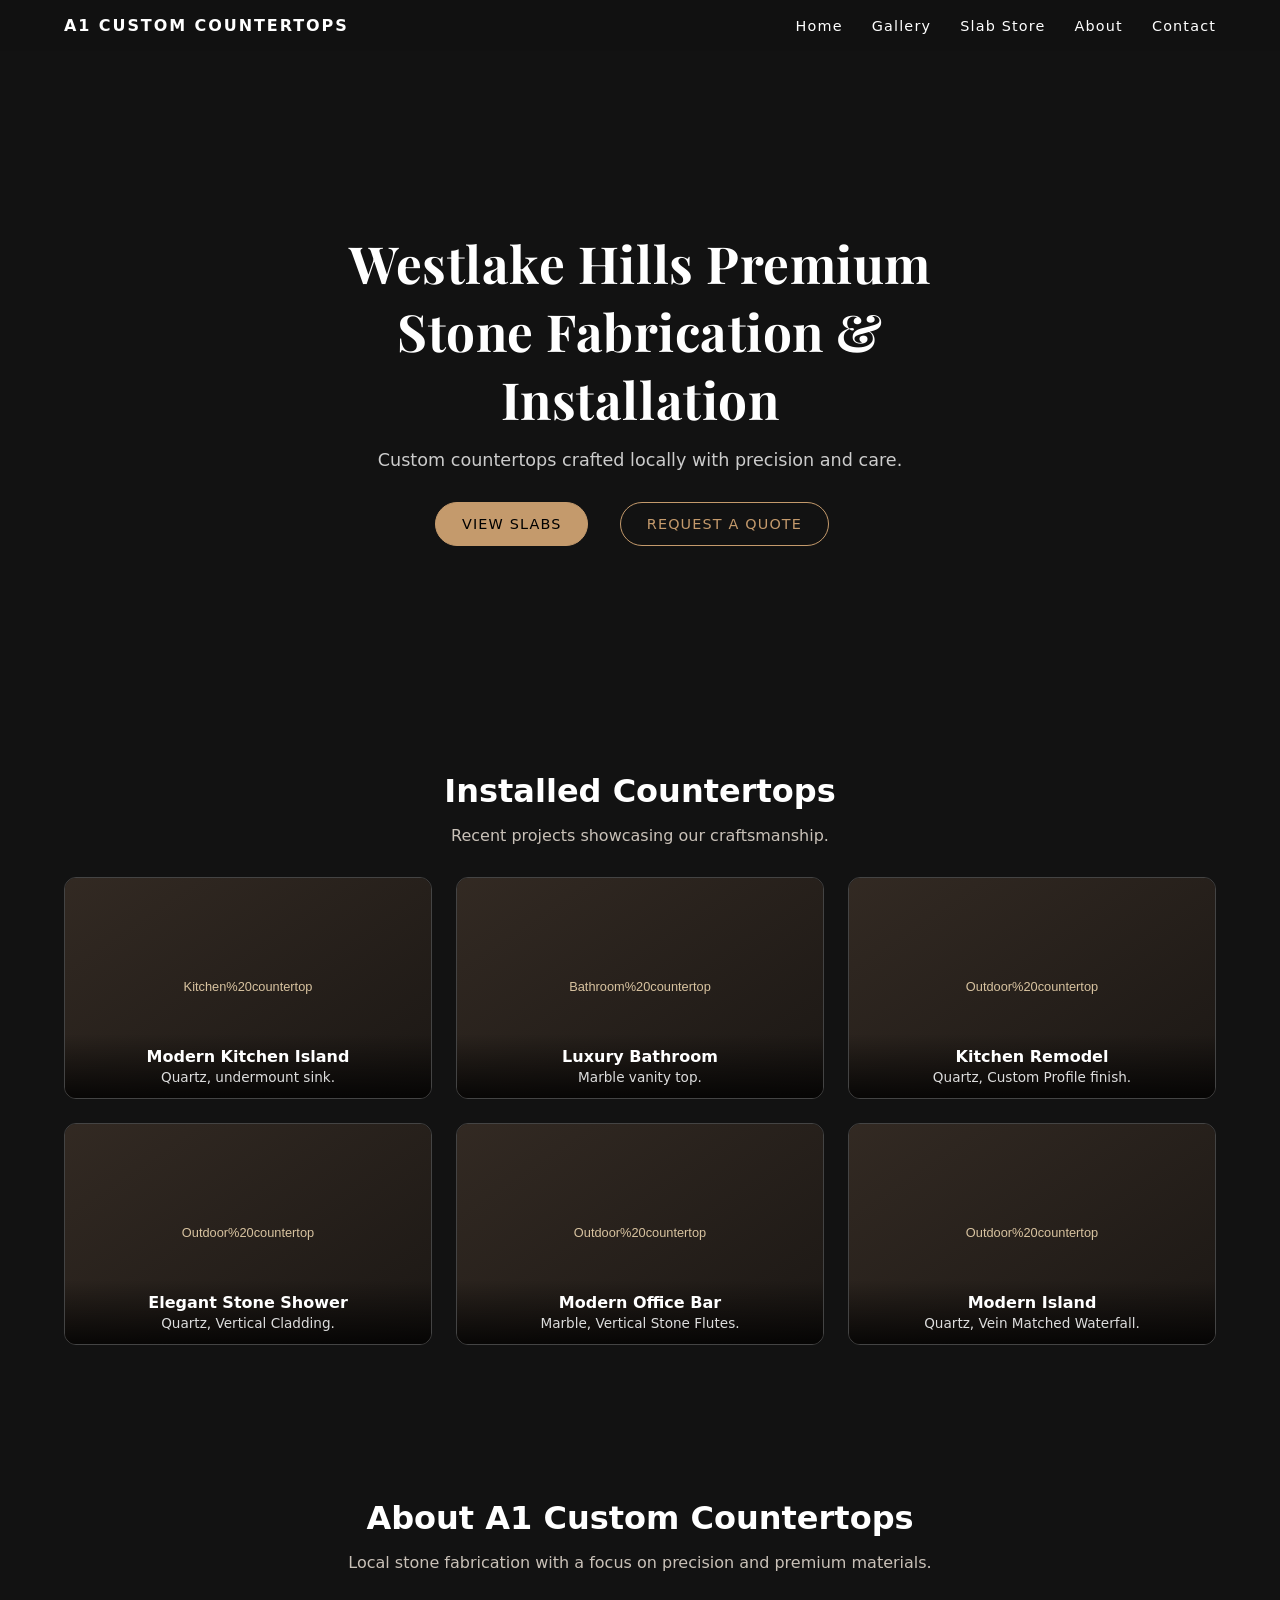
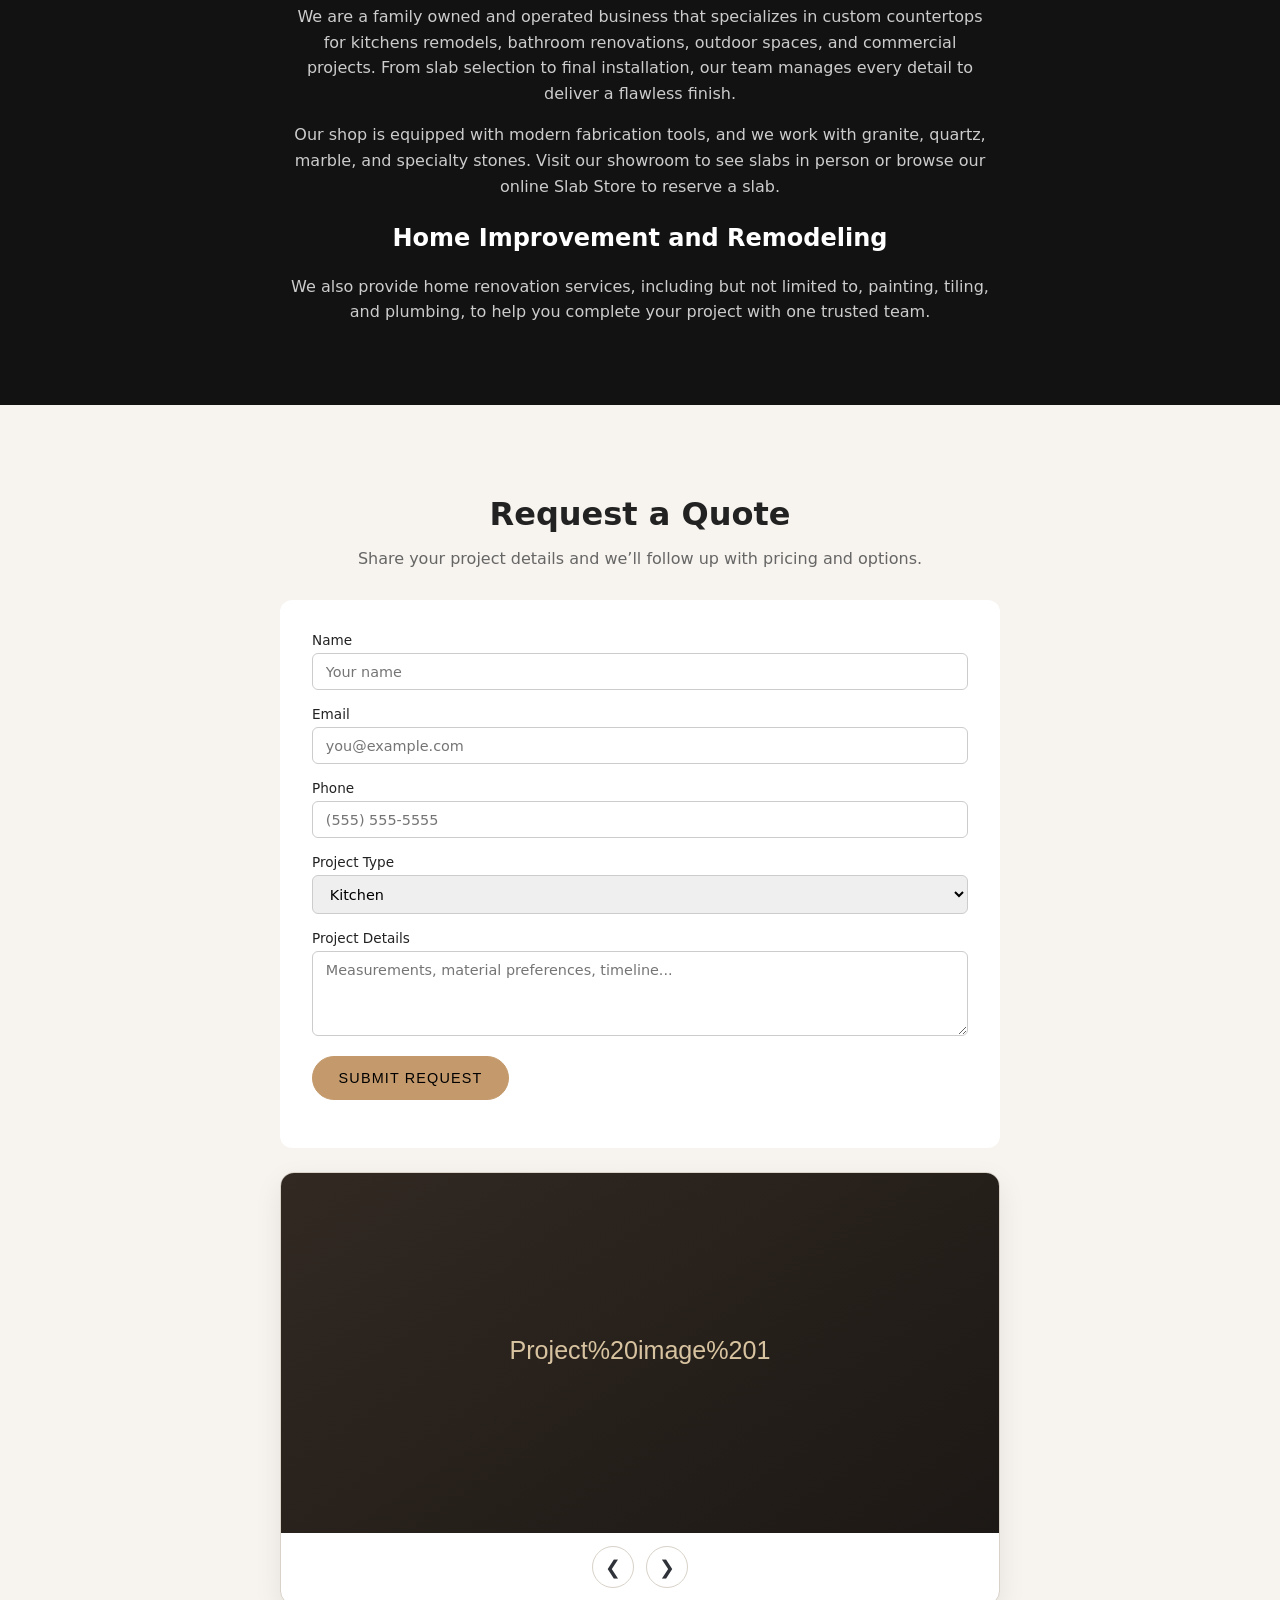
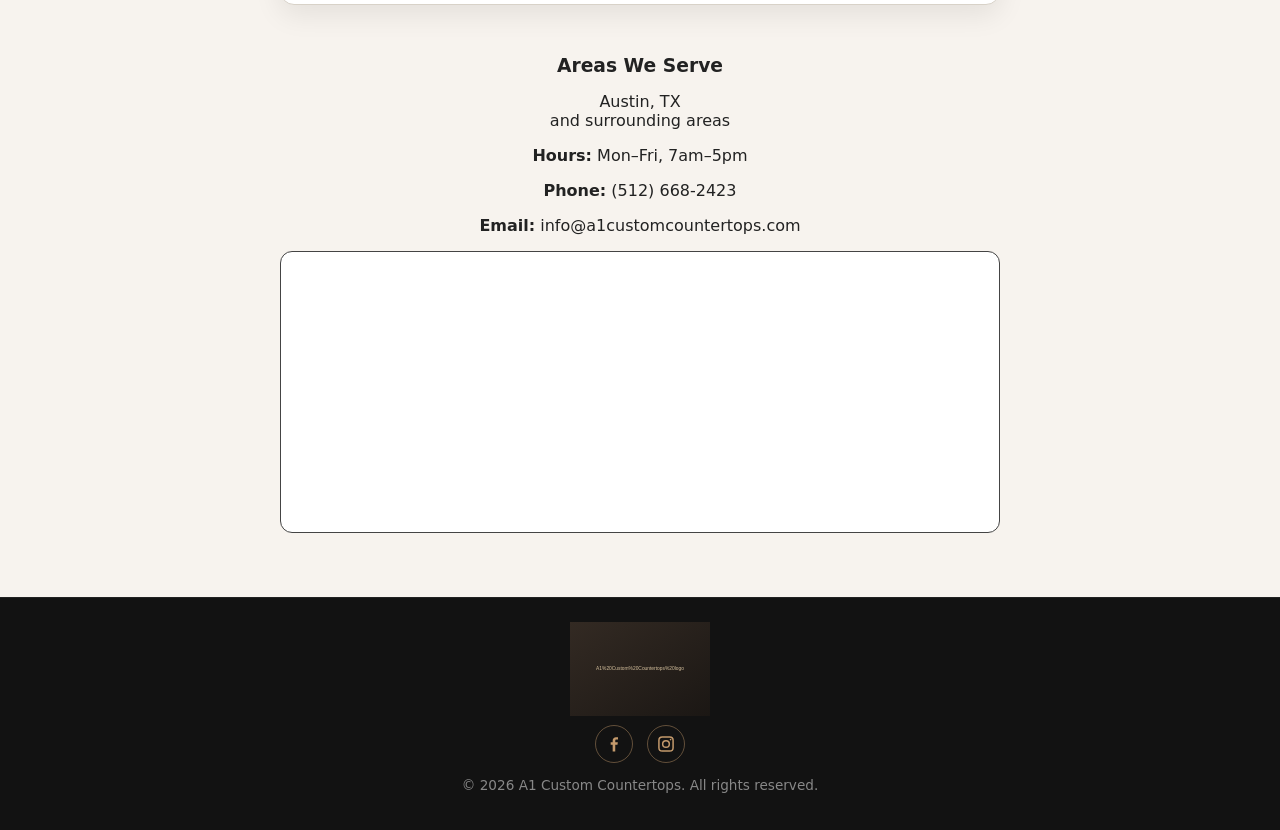
==== index.html @ bdefa069 "Add files via upload" ====
<!DOCTYPE html>

<html lang="en">

<head>

  <meta charset="UTF-8" />

  <title>Local Stone Fabrication</title>

  <meta name="viewport" content="width=device-width, initial-scale=1.0" />

  <link rel="preconnect" href="https://fonts.googleapis.com" />

  <link rel="preconnect" href="https://fonts.gstatic.com" crossorigin />

  <link href="https://fonts.googleapis.com/css2?family=Playfair+Display:wght@600;700&display=swap" rel="stylesheet" />

  <link rel="stylesheet" href="styles.css?v=20260824" />

</head>

<body>

  <!-- Header -->

  <header class="site-header">

    <div class="logo">A1 Custom Countertops</div>

    <button class="nav-toggle" type="button" aria-expanded="false" aria-controls="primary-nav">

      <span class="nav-toggle-lines" aria-hidden="true"></span>

      <span class="nav-toggle-label">Menu</span>

    </button>

    <nav class="nav" id="primary-nav" aria-label="Primary">

      <a class="nav-link" href="#home">Home</a>

      <a class="nav-link" href="#gallery">Gallery</a>

      <a class="nav-link" href="store.html">Slab Store</a>

      <a class="nav-link" href="#about">About</a>

      <a class="nav-link" href="#contact">Contact</a>

      <a class="nav-link nav-social-only" href="#footer-social">Social Media</a>

    </nav>

  </header>

 

  <!-- Hero -->

  <section id="home" class="hero">

    <div class="hero-content">

      <h1>Westlake Hills Premium Stone Fabrication & Installation</h1>

      <p>Custom countertops crafted locally with precision and care.</p>

      <div class="hero-actions">

        <a href="store.html" class="btn primary">View Slabs</a>

        <a href="#contact" class="btn secondary btn-glow">Request a Quote</a>

      </div>

    </div>

  </section>

 

  <!-- Gallery -->

  <section id="gallery" class="section">

    <div class="section-header">

      <h2>Installed Countertops</h2>

      <p>Recent projects showcasing our craftsmanship.</p>

    </div>

    <div class="gallery-grid">

      <!-- Example items (replace src with real images) -->

      <div class="gallery-item" data-category="kitchen">

        <img src="media\Stone-23.png" alt="Kitchen countertop" loading="lazy" decoding="async" width="1200" height="825" />

        <div class="gallery-info">

          <h3>Modern Kitchen Island</h3>

          <p>Quartz, undermount sink.</p>

        </div>

      </div>

      <div class="gallery-item" data-category="bathroom">

        <img src="media\Stone-24.png" alt="Bathroom countertop" loading="lazy" decoding="async" width="1200" height="825" />

        <div class="gallery-info">

          <h3>Luxury Bathroom</h3>

          <p>Marble vanity top.</p>

        </div>

      </div>

      <div class="gallery-item" data-category="outdoor">

        <img src="media\Stone-15.png" alt="Outdoor countertop" loading="lazy" decoding="async" width="1200" height="825" />

        <div class="gallery-info">

          <h3>Kitchen Remodel</h3>

          <p>Quartz, Custom Profile finish.</p>

        </div>

      </div>

            <div class="gallery-item" data-category="outdoor">

        <img src="media\Stone-25.png" alt="Outdoor countertop" loading="lazy" decoding="async" width="1200" height="825" />

        <div class="gallery-info">

          <h3>Elegant Stone Shower</h3>

          <p>Quartz, Vertical Cladding.</p>

        </div>

      </div>

            <div class="gallery-item" data-category="outdoor">

        <img src="media\Stone-6.png" alt="Outdoor countertop" loading="lazy" decoding="async" width="1200" height="825" />

        <div class="gallery-info">

          <h3>Modern Office Bar</h3>

          <p>Marble, Vertical Stone Flutes.</p>

        </div>

      </div>

            <div class="gallery-item" data-category="outdoor">

        <img src="media\Stone-4.jpg" alt="Outdoor countertop" loading="lazy" decoding="async" width="1200" height="825" />

        <div class="gallery-info">

          <h3>Modern Island</h3>

          <p>Quartz, Vein Matched Waterfall.</p>

        </div>

      </div>

    </div>

  </section>

 

  <!-- About -->

  <section id="about" class="section">

    <div class="section-header">

      <h2>About A1 Custom Countertops</h2>

      <p>Local stone fabrication with a focus on precision and premium materials.</p>

    </div>

    <div class="about-content">

      <p>

        We are a family owned and operated business that specializes in custom countertops for kitchens remodels, bathroom renovations, outdoor spaces,

        and commercial projects. From slab selection to final installation, our team

        manages every detail to deliver a flawless finish.

      </p>

      <p>

        Our shop is equipped with modern fabrication tools, and we work with granite,

        quartz, marble, and specialty stones. Visit our showroom to see slabs in person

        or browse our online Slab Store to reserve a slab.

      </p>

      <h2>Home Improvement and Remodeling</h2>

      <p>

        We also provide home renovation services, including but not limited to, painting, tiling, and

        plumbing, to help you complete your project with one trusted team.

      </p>

    </div>

  </section>

 

  <!-- Contact / Quote -->

  <section id="contact" class="section section-light">

    <div class="section-header">

      <h2>Request a Quote</h2>

      <p>Share your project details and we’ll follow up with pricing and options.</p>

    </div>

    <div class="contact-grid">

      <form

        class="contact-form"

        id="quoteForm"

        data-endpoint="https://formspree.io/f/xojgrqar"

        method="POST"

      >

        <div class="form-row">

          <label for="name">Name</label>

          <input id="name" name="name" type="text" placeholder="Your name" required />

        </div>

        <div class="form-row">

          <label for="email">Email</label>

          <input id="email" name="email" type="email" placeholder="you@example.com" required />

        </div>

        <div class="form-row">

          <label for="phone">Phone</label>

          <input id="phone" name="phone" type="tel" placeholder="(555) 555‑5555" required />

        </div>

        <div class="form-row">

          <label for="projectType">Project Type</label>

          <select id="projectType" name="projectType" required>

            <option>Kitchen</option>

            <option>Bathroom</option>

            <option>Outdoor</option>

            <option>Commercial</option>

            <option>Other</option>

          </select>

        </div>

        <div class="form-row">

          <label for="details">Project Details</label>

          <textarea id="details" name="details" rows="4" placeholder="Measurements, material preferences, timeline..." required></textarea>

        </div>

        <button type="submit" class="btn primary">Submit Request</button>

        <p id="quoteStatus" class="form-status" role="status" aria-live="polite"></p>

      </form>

      <section class="contact-carousel" aria-label="Project showcase carousel">

        <div class="carousel-shell" data-carousel>

          <div class="carousel-window">

            <div class="carousel-track" data-carousel-track>

              <figure class="carousel-slide"><img src="media/Caru-1.jpg" alt="Project image 1" loading="lazy" decoding="async" /></figure>
              <figure class="carousel-slide"><img src="media/Caru-2.jpg" alt="Project image 2" loading="lazy" decoding="async" /></figure>
              <figure class="carousel-slide"><img src="media/Caru-3.jpg" alt="Project image 3" loading="lazy" decoding="async" /></figure>
              <figure class="carousel-slide"><img src="media/Caru-4.jpg" alt="Project image 4" loading="lazy" decoding="async" /></figure>
              <figure class="carousel-slide"><img src="media/Caru-5.jpg" alt="Project image 5" loading="lazy" decoding="async" /></figure>
              <figure class="carousel-slide"><img src="media/Caru-6.jpg" alt="Project image 6" loading="lazy" decoding="async" /></figure>
              <figure class="carousel-slide"><img src="media/Caru-7.jpg" alt="Project image 7" loading="lazy" decoding="async" /></figure>
              <figure class="carousel-slide"><img src="media/Caru-8.jpg" alt="Project image 8" loading="lazy" decoding="async" /></figure>
              <figure class="carousel-slide"><img src="media/Caru-9.jpg" alt="Project image 9" loading="lazy" decoding="async" /></figure>
              <figure class="carousel-slide"><img src="media/Caru-10.jpg" alt="Project image 10" loading="lazy" decoding="async" /></figure>
              <figure class="carousel-slide"><img src="media/Caru-11.jpg" alt="Project image 11" loading="lazy" decoding="async" /></figure>
              <figure class="carousel-slide"><img src="media/Caru-12.jpg" alt="Project image 12" loading="lazy" decoding="async" /></figure>
              <figure class="carousel-slide"><img src="media/Caru-13.jpg" alt="Project image 13" loading="lazy" decoding="async" /></figure>

            </div>

          </div>

          <div class="carousel-controls" aria-label="Carousel controls">
            <button class="carousel-btn" type="button" data-carousel-prev aria-label="Previous image">&#10094;</button>
            <button class="carousel-btn" type="button" data-carousel-next aria-label="Next image">&#10095;</button>
          </div>

        </div>

      </section>

      <div class="contact-info">

        <h3>Areas We Serve</h3>

        <p>Austin, TX<br />and surrounding areas</p>

        <p><strong>Hours:</strong> Mon–Fri, 7am–5pm</p>

        <p><strong>Phone:</strong> (512) 668‑2423</p>

        <p><strong>Email:</strong> info@a1customcountertops.com</p>

        <div class="contact-map" aria-label="Map of Austin, Texas">
          <iframe
            title="Austin, Texas map"
            src="https://maps.google.com/maps?q=Austin%2C%20TX&t=&z=11&ie=UTF8&iwloc=&output=embed"
            loading="lazy"
            referrerpolicy="no-referrer-when-downgrade"
          ></iframe>
        </div>

      </div>

    </div>

  </section>

 

  <!-- Footer -->

  <footer class="site-footer">

    <div class="footer-logo">
      <img src="media/Logo.png" alt="A1 Custom Countertops logo" width="140" loading="lazy" decoding="async" />
    </div>

    <div id="footer-social" class="footer-social" aria-label="Social media links">
      <a class="social-link" href="https://www.facebook.com/profile.php?id=61593001374099" target="_blank" rel="noopener noreferrer" aria-label="Facebook">
        <svg viewBox="0 0 24 24" aria-hidden="true" focusable="false"><path fill="currentColor" d="M13.5 21v-8h2.7l.4-3h-3.1V8.1c0-.9.3-1.5 1.6-1.5h1.7V4a22 22 0 0 0-2.4-.1c-2.4 0-4 1.5-4 4.1V10H8v3h2.4v8h3.1Z" /></svg>
      </a>
      <a class="social-link" href="https://www.instagram.com/a1customcountertops/" target="_blank" rel="noopener noreferrer" aria-label="Instagram">
        <svg viewBox="0 0 24 24" aria-hidden="true" focusable="false"><rect x="3.5" y="3.5" width="17" height="17" rx="4" fill="none" stroke="currentColor" stroke-width="1.8" /><circle cx="12" cy="12" r="4" fill="none" stroke="currentColor" stroke-width="1.8" /><circle cx="17.5" cy="6.7" r="1" fill="currentColor" /></svg>
      </a>
    </div>

    <p>© <span id="year"></span> A1 Custom Countertops. All rights reserved.</p>

  </footer>

 

  <script src="script.js"></script>

</body>

</html>
---- styles.css ----
:root {

  --bg-dark: #1a1a1a;

  --bg-light: #f7f3ee;

  --bg-section: #242424;

  --text-main: #ffffff;

  --text-dark: #222222;

  --accent: #c49a6c;

  --border-soft: #444444;

  --font-main: "Inter", system-ui, -apple-system, BlinkMacSystemFont, "Segoe UI",

    sans-serif;

}

 

*,

*::before,

*::after {

  box-sizing: border-box;

}

 

body {

  margin: 0;

  font-family: var(--font-main);

  background-color: #121212;

  color: var(--text-main);

}

 

/* Header */

 

.site-header {

  position: sticky;

  top: 0;

  z-index: 10;

  display: flex;

  justify-content: space-between;

  align-items: center;

  padding: 1rem 5vw;

  background-color: rgba(18, 18, 18, 0.9);

  backdrop-filter: blur(10px);

  gap: 1rem;

}

 

.logo {

  font-weight: 700;

  letter-spacing: 0.12em;

  text-transform: uppercase;

}

 

.nav a {

  margin-left: 1.5rem;

  text-decoration: none;
  color: var(--text-main);

  font-size: 0.9rem;

  letter-spacing: 0.08em;
}
 

.nav a:hover {

  color: var(--accent);

}

.nav-toggle {

  display: none;

  align-items: center;

  gap: 0.55rem;

  border: 1px solid rgba(196, 154, 108, 0.45);

  background: linear-gradient(180deg, rgba(255, 255, 255, 0.08), rgba(255, 255, 255, 0.03));

  color: var(--text-main);

  border-radius: 999px;

  padding: 0.65rem 1rem;

  cursor: pointer;

  box-shadow: 0 10px 24px rgba(0, 0, 0, 0.18);

}

.nav-toggle:hover {

  border-color: var(--accent);

  transform: translateY(-1px);

}

.nav-toggle-lines {

  width: 18px;

  height: 12px;

  position: relative;

  display: inline-block;

}

.nav-toggle-lines::before,
.nav-toggle-lines::after,
.nav-toggle-lines {

  background: transparent;

}

.nav-toggle-lines::before,
.nav-toggle-lines::after {

  content: "";

  position: absolute;

  left: 0;

  width: 18px;

  height: 2px;

  border-radius: 999px;

  background: var(--accent);

  box-shadow: 0 0 0 1px rgba(0, 0, 0, 0.08);

}

.nav-toggle-lines::before {

  top: 0;

  box-shadow: 0 5px 0 0 var(--accent), 0 10px 0 0 var(--accent);

}

.nav-toggle-lines::after {

  display: none;

}

.nav-toggle-label {

  font-size: 0.78rem;

  letter-spacing: 0.12em;

  text-transform: uppercase;

}

 

/* Hero */

 

.hero {

  min-height: 70vh;

  display: flex;

  justify-content: center;

  align-items: center;

  padding: 4rem 5vw;

  background: linear-gradient(rgba(18, 18, 18, 0.45), rgba(18, 18, 18, 0.6)), url("media/Hero.png");
  background-position: center;
  background-repeat: no-repeat;
  background-size: cover;

}

 

.hero-content {

  max-width: 600px;

  margin-inline: auto;

  text-align: center;

}

 

.hero h1 {

  font-family: "Playfair Display", Georgia, serif;

  font-size: 3.2rem;

  font-weight: 700;

  letter-spacing: 0.01em;

  margin-bottom: 1rem;

}

 

.hero p {

  font-size: 1.1rem;

  color: #cccccc;

  margin-bottom: 2rem;

}

 

.hero-actions .btn {

  margin-right: 1rem;
}

.hero-actions {

  display: flex;

  justify-content: center;

  flex-wrap: wrap;

  gap: 1rem;
}

 

/* Buttons */

 

.btn {

  display: inline-block;

  padding: 0.8rem 1.6rem;

  border-radius: 999px;

  border: 1px solid var(--accent);

  font-size: 0.9rem;

  text-transform: uppercase;

  letter-spacing: 0.08em;

  text-decoration: none;

  cursor: pointer;

}

 

.btn.primary {

  background-color: var(--accent);

  color: #000000;

}

 

.btn.secondary {

  background-color: transparent;

  color: var(--accent);

}

 

.btn:hover {

  opacity: 0.9;

}

.btn-glow {

  position: relative;

  overflow: hidden;

  z-index: 0;

}

.btn-glow::before {

  content: "";

  position: absolute;

  top: 0;

  bottom: 0;

  left: -60%;

  width: 45%;

  background: linear-gradient(120deg, transparent, rgba(196, 154, 108, 0.65), transparent);

  filter: blur(6px);

  z-index: -1;

  animation: btn-glow-sweep 3.2s ease-in-out infinite;

}

@keyframes btn-glow-sweep {

  0% {

    left: -60%;

  }

  100% {

    left: 130%;

  }

}

 

/* Sections */

 

.section {

  padding: 4rem 5vw;

}

 

.section-dark {

  background-color: var(--bg-section);

}

 

.section-light {

  background-color: var(--bg-light);

  color: var(--text-dark);

}

#store-embed {
  background-color: #f1eee8;
  color: #1f1f1f;
}

#store-embed .section-header h2 {
  color: #1f1f1f;
}

#store-embed .section-header p {
  color: #4f4a43;
}

#store-embed .store-embed {
  background: #ada399;
  border: 1px solid #000000;
}

 

.section-header {

  max-width: 600px;

  margin-bottom: 2rem;

}

 

.section-header h2 {

  font-size: 2rem;

  margin-bottom: 0.5rem;

  

}

 
.about-content h2 {
  
  font-size: 1.5rem;

  margin-bottom: 0.5rem;

  color: white;

}

.section-header p {

  color: #c9c1b8;

}

 

.section-light .section-header p {

  color: #666666;

}

 

/* Gallery */

 

.filters {

  margin-bottom: 1.5rem;

}

 

.filter-btn {

  padding: 0.5rem 1rem;

  margin-right: 0.5rem;

  border-radius: 999px;

  border: 1px solid var(--border-soft);

  background-color: transparent;

  color: var(--text-main);

  cursor: pointer;

  font-size: 0.8rem;

  text-transform: uppercase;

  letter-spacing: 0.08em;

}

 

.filter-btn.active,

.filter-btn:hover {

  border-color: var(--accent);

  color: var(--accent);

}

 

.gallery-grid {

  display: grid;

  grid-template-columns: repeat(3, minmax(0, 1fr));

  gap: 1.5rem;

}

@media (max-width: 1024px) {
  .gallery-grid {
    grid-template-columns: repeat(2, minmax(0, 1fr));
  }
}

 

.gallery-item {

  position: relative;

  overflow: hidden;

  border-radius: 12px;

  border: 1px solid var(--border-soft);

}

 

.gallery-item img {

  width: 100%;

  display: block;

  object-fit: cover;

  height: 220px;

}

 

.gallery-info {

  position: absolute;

  bottom: 0;

  left: 0;

  right: 0;

  padding: 0.8rem 1rem;

  background: linear-gradient(to top, rgba(0, 0, 0, 0.8), transparent);

}

 

.gallery-info h3 {

  margin: 0;

  font-size: 1rem;

}

 

.gallery-info p {

  margin: 0.2rem 0 0;

  font-size: 0.85rem;

  color: #dddddd;

}

 

/* Store */

 

.store-controls {

  display: flex;

  flex-wrap: wrap;

  gap: 1rem;

  margin-bottom: 2rem;

}

 

.store-controls input,

.store-controls select {

  padding: 0.7rem 1rem;

  border-radius: 999px;

  border: 1px solid var(--border-soft);

  background-color: #1a1a1a;

  color: var(--text-main);

  min-width: 220px;

}

.store-embed {
  border: 1px solid var(--border-soft);
  border-radius: 16px;
  background: rgba(255, 255, 255, 0.02);
  padding: 1.25rem;
}

.ecwid-embed-placeholder {
  min-height: 320px;
  display: grid;
  place-items: center;
  text-align: center;
  color: #cfc7bd;
  border: 1px dashed var(--border-soft);
  border-radius: 12px;
  padding: 2rem;
}

.ecwid-embed-placeholder p {
  margin: 0;

}

 

.slab-grid {

  display: grid;

  grid-template-columns: repeat(auto-fit, minmax(260px, 1fr));

  gap: 1.5rem;

}

 

.slab-card {

  border-radius: 12px;

  border: 1px solid var(--border-soft);

  overflow: hidden;

  background-color: #1a1a1a;

  display: flex;

  flex-direction: column;

}

 

.slab-card img {

  width: 100%;

  height: 180px;

  object-fit: cover;

}

 

.slab-body {

  padding: 1rem;

}

 

.slab-title {

  font-size: 1rem;

  margin-bottom: 0.3rem;

}

 

.slab-meta {

  font-size: 0.85rem;

  color: #bbbbbb;

  margin-bottom: 0.5rem;

}

 

.slab-meta span {

  display: inline-block;

  margin-right: 0.5rem;

}

 

.slab-price {

  font-weight: 600;

  margin-bottom: 0.5rem;

}

 

.slab-actions {

  padding: 0 1rem 1rem;

}

 

/* About */

 

.about-content {

  max-width: 700px;

  line-height: 1.6;

  color: #cccccc;

}

#gallery .section-header,
#about .section-header {
  margin-inline: auto;
  text-align: center;
}

#gallery .filters {
  display: flex;
  justify-content: center;
  flex-wrap: wrap;
  gap: 0.5rem;
}

#gallery .filter-btn {
  margin-right: 0;
}

#gallery .gallery-info,
#about .about-content {
  text-align: center;
}

#about .about-content {
  margin-inline: auto;
}

 

/* Contact */

 

.contact-grid {

  display: grid;

  grid-template-columns: 1fr;

  gap: 1.5rem;

  justify-items: center;

}

 

.contact-form {

  width: min(100%, 720px);

  background-color: #ffffff;

  color: #222222;

  padding: 2rem;

  border-radius: 12px;

}

 

.contact-form .form-row {

  margin-bottom: 1rem;

}

 

.contact-form label {

  display: block;

  font-size: 0.85rem;

  margin-bottom: 0.3rem;

}

 

.contact-form input,

.contact-form select,

.contact-form textarea {

  width: 100%;

  padding: 0.6rem 0.8rem;

  border-radius: 6px;

  border: 1px solid #cccccc;

  font-family: var(--font-main);

  font-size: 0.9rem;

}

 

.contact-info {

  width: min(100%, 720px);

  margin-inline: auto;

  padding: 0.5rem 0 0;

  text-align: center;

}

.contact-info h3 {

  margin-bottom: 0.5rem;

}

.contact-carousel {
  width: min(100%, 720px);
}

.carousel-shell {
  border: 1px solid #d8d2c8;
  border-radius: 14px;
  overflow: hidden;
  background: #ffffff;
  box-shadow: 0 10px 28px rgba(0, 0, 0, 0.08);
}

.carousel-window {
  overflow: hidden;
}

.carousel-track {
  display: flex;
  transition: transform 420ms ease;
}

.carousel-slide {
  min-width: 100%;
  margin: 0;
}

.carousel-slide img {
  width: 100%;
  height: min(52vw, 360px);
  object-fit: cover;
  display: block;
}

.carousel-controls {
  display: flex;
  justify-content: center;
  gap: 0.75rem;
  padding: 0.85rem 0.9rem 0.95rem;
}

.carousel-btn {
  width: 42px;
  height: 42px;
  border: 1px solid #d8d2c8;
  border-radius: 999px;
  background: #ffffff;
  color: #2f3339;
  display: grid;
  place-items: center;
  cursor: pointer;
  font-size: 1.2rem;
  line-height: 1;
  transition: background-color 180ms ease, color 180ms ease, border-color 180ms ease;
}

.carousel-btn:hover {
  background: #1f2329;
  color: #ffffff;
  border-color: #1f2329;
}

#contact .section-header {
  margin-inline: auto;
  text-align: center;
}

.contact-map {
  margin-top: 1rem;
  border: 1px solid var(--border-soft);
  border-radius: 12px;
  overflow: hidden;
  background: #ffffff;
}

.contact-map iframe {
  display: block;
  width: 100%;
  min-height: 280px;
  border: 0;
}

 

/* Footer */

 

.site-footer {

  padding: 1.5rem 5vw;

  text-align: center;

  font-size: 0.85rem;

  color: #888888;

  border-top: 1px solid #222222;

}

.footer-logo {
  margin-bottom: 0.6rem;
}

.footer-social {
  display: flex;
  justify-content: center;
  gap: 0.9rem;
  margin-bottom: 0.8rem;
}

.social-link {
  display: inline-flex;
  align-items: center;
  justify-content: center;
  width: 38px;
  height: 38px;
  border-radius: 999px;
  border: 1px solid rgba(196, 154, 108, 0.45);
  color: var(--accent);
  transition: background-color 180ms ease, color 180ms ease, border-color 180ms ease;
}

.social-link svg {
  width: 20px;
  height: 20px;
}

.social-link:hover {
  background-color: var(--accent);
  color: #000000;
  border-color: var(--accent);
}

.nav-social-only {
  display: none;
}

.footer-logo img {
  display: block;
  margin-inline: auto;
  width: 140px !important;
  max-width: 45vw;
  max-height: 160px !important;
  height: auto;
}

 

/* Responsive */

 

@media (max-width: 768px) {

  .site-header {

    position: sticky;

    align-items: flex-start;

    flex-wrap: wrap;

  }

  .nav-toggle {

    display: inline-flex;

    margin-left: auto;

  }

  .nav {

    width: 100%;

    display: grid;

    gap: 0.5rem;

    max-height: 0;

    overflow: hidden;

    opacity: 0;

    transform: translateY(-0.35rem);

    transition: max-height 220ms ease, opacity 220ms ease, transform 220ms ease;

  }

  .site-header.nav-open .nav {

    max-height: 320px;

    opacity: 1;

    transform: translateY(0);

    padding-top: 0.5rem;

  }

  .nav a {

    margin-left: 0;

    padding: 0.75rem 0;

    border-top: 1px solid rgba(255, 255, 255, 0.08);

    font-size: 0.9rem;

  }

  .nav-social-only {
    display: block;
  }

  .hero {

    padding-top: 6rem;

  }

 

  .hero h1 {

    font-size: 2.3rem;

  }

  .gallery-grid {

    grid-template-columns: 1fr;

  }

 

  .contact-grid {

    grid-template-columns: 1fr;

  }

  .contact-carousel {
    width: 100%;
  }

  .carousel-slide img {
    height: min(66vw, 260px);
  }

  .carousel-btn {
    width: 36px;
    height: 36px;
    font-size: 1rem;
  }

  .carousel-controls {
    display: none;
  }

 

}
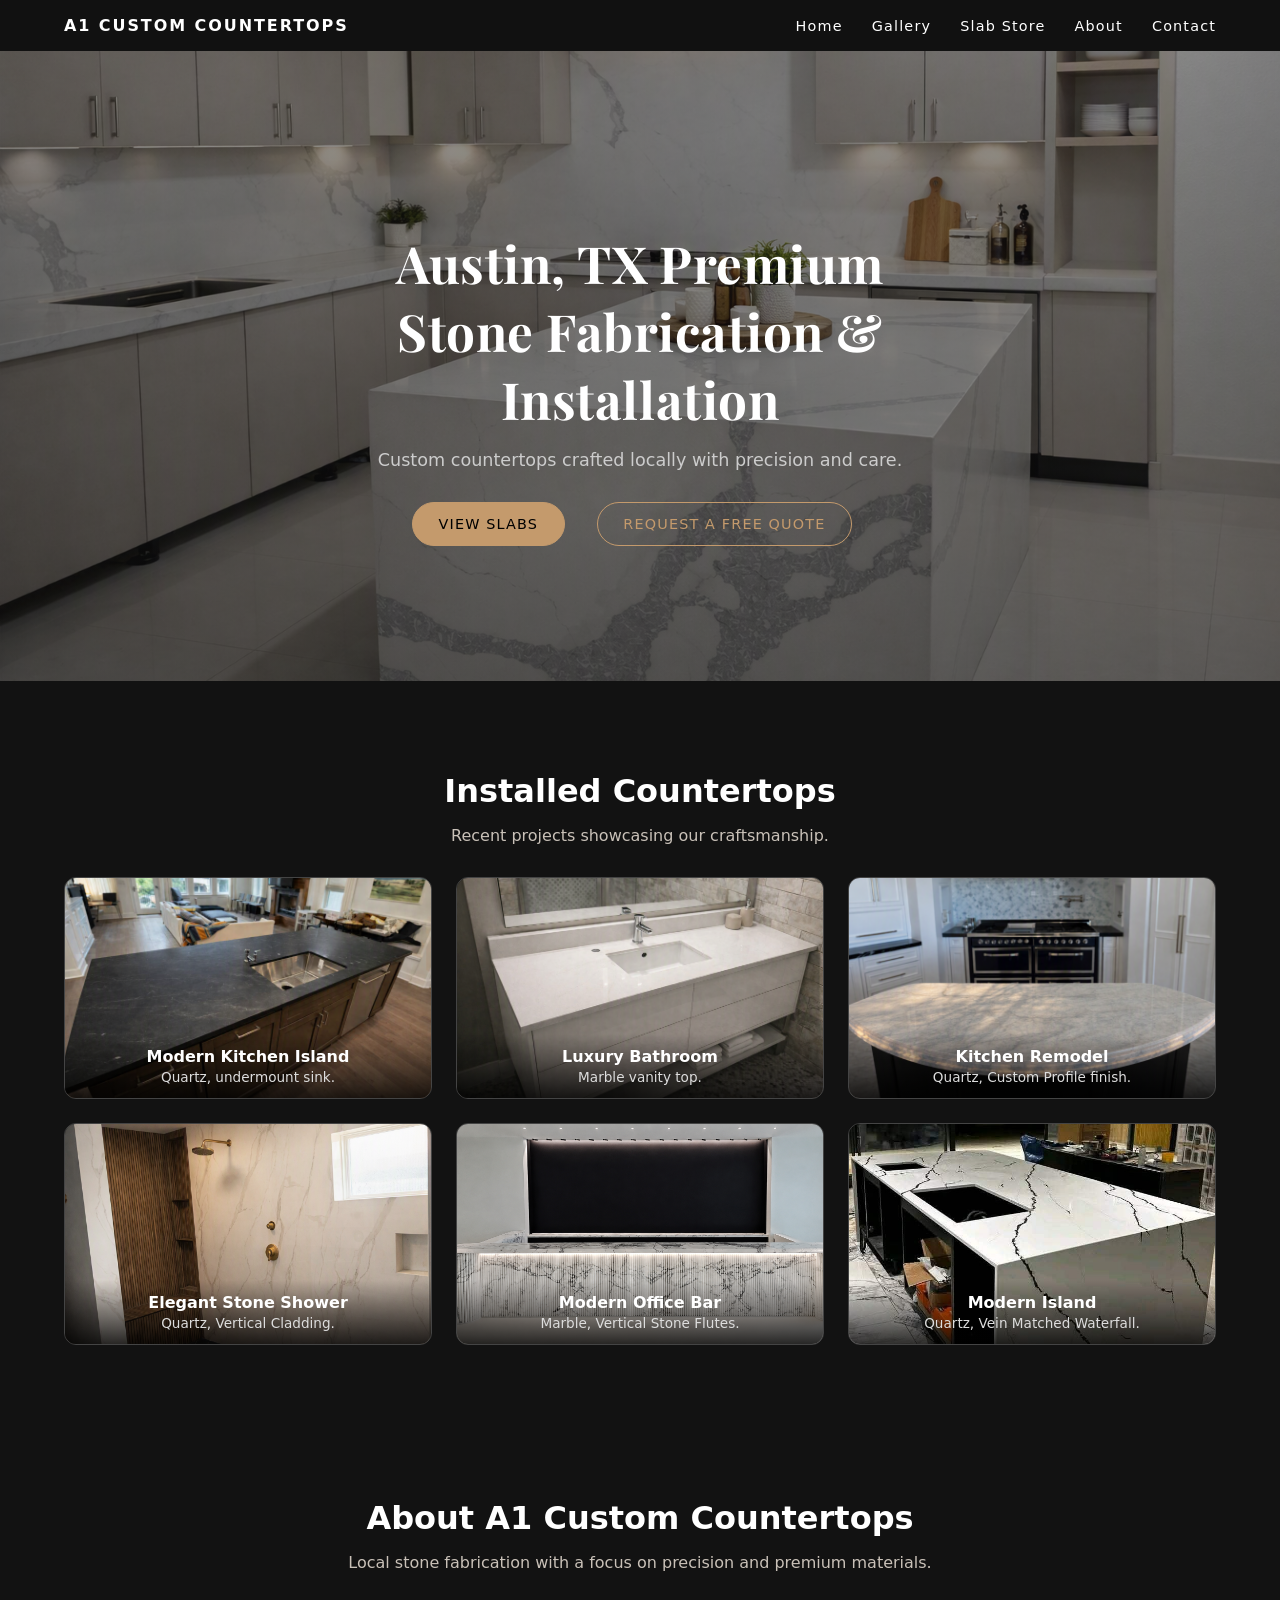
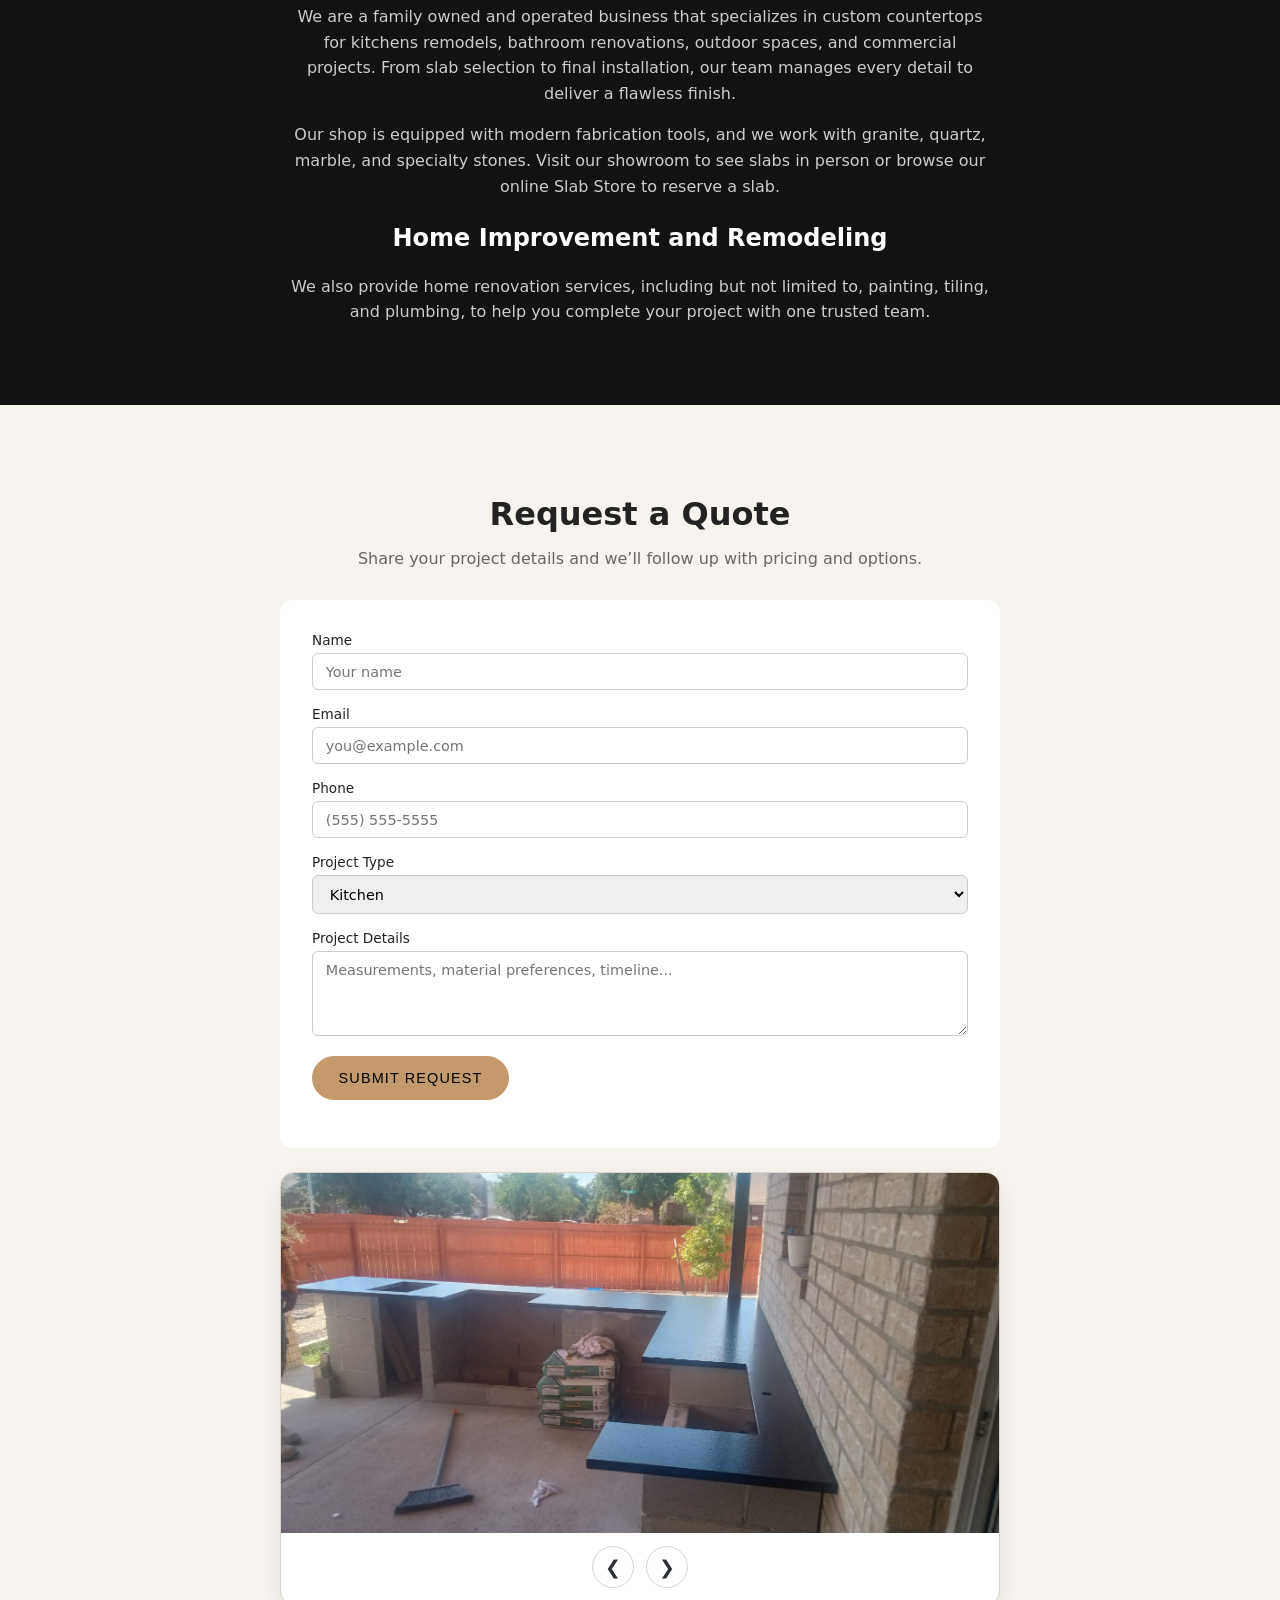
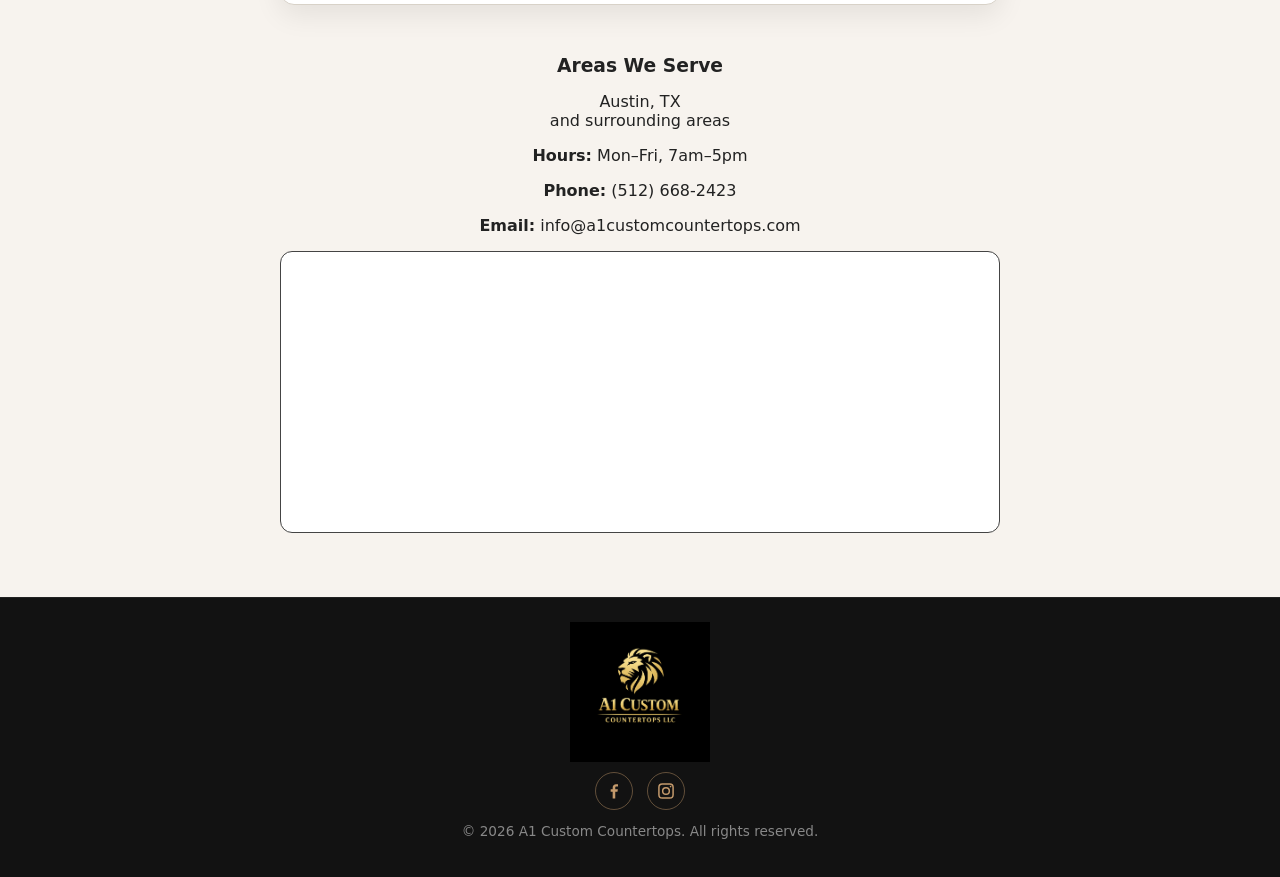
==== commit 5e373271: "Add files via upload" ====
--- a/index.html
+++ b/index.html
@@ -6,10 +6,12 @@
 
   <meta charset="UTF-8" />
 
-  <title>Local Stone Fabrication</title>
+  <title>Custom Countertops in Austin, TX and surrounding areas | A1 Custom Countertops</title>
 
   <meta name="viewport" content="width=device-width, initial-scale=1.0" />
 
+  <meta name="description" content="Upgrade your Austin or West Austin Kitchen with custom marble, quartz and quartzite countertops. A1 Custom Countertops offers expert fabrication, installation and free quotes." />
+
   <link rel="preconnect" href="https://fonts.googleapis.com" />
 
   <link rel="preconnect" href="https://fonts.gstatic.com" crossorigin />
@@ -18,6 +20,74 @@
 
   <link rel="stylesheet" href="styles.css?v=20260824" />
 
+  <script type="application/ld+json">
+
+{
+
+  "@context": "https://schema.org",
+
+  "@type": "HomeAndConstructionBusiness",
+
+  "name": "A1 Custom Countertops",
+
+  "image": "https://a1customcountertopsllc.com/media/Logo.png",
+
+  "url": "https://a1customcountertopsllc.com/",
+
+  "telephone": "+1-512-668-2423",
+
+  "email": "info@a1customcountertops.com",
+
+  "address": {
+
+    "@type": "PostalAddress",
+
+    "streetAddress": "",
+
+    "addressLocality": "Austin",
+
+    "addressRegion": "TX",
+
+    "postalCode": "78746",
+
+    "addressCountry": "US"
+
+  },
+
+  "areaServed": {
+
+    "@type": "City",
+
+    "name": "Austin"
+
+  },
+
+  "openingHoursSpecification": {
+
+    "@type": "OpeningHoursSpecification",
+
+    "dayOfWeek": ["Monday","Tuesday","Wednesday","Thursday","Friday"],
+
+    "opens": "07:00",
+
+    "closes": "17:00"
+
+  },
+
+  "priceRange": "$$",
+
+  "sameAs": [
+
+    "https://share.google/hqin86h10AnTN3Nh5",
+
+    "https://www.facebook.com/people/A1Countertops/61593001374099/#"
+
+  ]
+
+}
+
+</script>
+
 </head>
 
 <body>
@@ -62,7 +132,7 @@
 
     <div class="hero-content">
 
-      <h1>Westlake Hills Premium Stone Fabrication & Installation</h1>
+      <h1>Austin, TX Premium Stone Fabrication & Installation</h1>
 
       <p>Custom countertops crafted locally with precision and care.</p>
 
@@ -70,7 +140,7 @@
 
         <a href="store.html" class="btn primary">View Slabs</a>
 
-        <a href="#contact" class="btn secondary btn-glow">Request a Quote</a>
+        <a href="#contact" class="btn secondary btn-glow">Request a Free Quote</a>
 
       </div>
 
@@ -94,11 +164,11 @@
 
     <div class="gallery-grid">
 
-      <!-- Example items (replace src with real images) -->
+      
 
       <div class="gallery-item" data-category="kitchen">
 
-        <img src="media\Stone-23.png" alt="Kitchen countertop" loading="lazy" decoding="async" width="1200" height="825" />
+        <img src="media/Stone-23.png" alt="Kitchen countertop" loading="lazy" decoding="async" width="1200" height="825" />
 
         <div class="gallery-info">
 
@@ -112,7 +182,7 @@
 
       <div class="gallery-item" data-category="bathroom">
 
-        <img src="media\Stone-24.png" alt="Bathroom countertop" loading="lazy" decoding="async" width="1200" height="825" />
+        <img src="media/Stone-24.png" alt="Bathroom countertop" loading="lazy" decoding="async" width="1200" height="825" />
 
         <div class="gallery-info">
 
@@ -126,7 +196,7 @@
 
       <div class="gallery-item" data-category="outdoor">
 
-        <img src="media\Stone-15.png" alt="Outdoor countertop" loading="lazy" decoding="async" width="1200" height="825" />
+        <img src="media/Stone-15.png" alt="Quartz, Custom Profile finish." loading="lazy" decoding="async" width="1200" height="825" />
 
         <div class="gallery-info">
 
@@ -140,7 +210,7 @@
 
             <div class="gallery-item" data-category="outdoor">
 
-        <img src="media\Stone-25.png" alt="Outdoor countertop" loading="lazy" decoding="async" width="1200" height="825" />
+        <img src="media/Stone-25.png" alt="Quartz, Vertical Cladding." loading="lazy" decoding="async" width="1200" height="825" />
 
         <div class="gallery-info">
 
@@ -154,7 +224,7 @@
 
             <div class="gallery-item" data-category="outdoor">
 
-        <img src="media\Stone-6.png" alt="Outdoor countertop" loading="lazy" decoding="async" width="1200" height="825" />
+        <img src="media/Stone-6.png" alt="Marble, Vertical Stone Flutes." loading="lazy" decoding="async" width="1200" height="825" />
 
         <div class="gallery-info">
 
@@ -168,7 +238,7 @@
 
             <div class="gallery-item" data-category="outdoor">
 
-        <img src="media\Stone-4.jpg" alt="Outdoor countertop" loading="lazy" decoding="async" width="1200" height="825" />
+        <img src="media/Stone-4.jpg" alt="Quartz, Vein Matched Waterfall." loading="lazy" decoding="async" width="1200" height="825" />
 
         <div class="gallery-info">
 
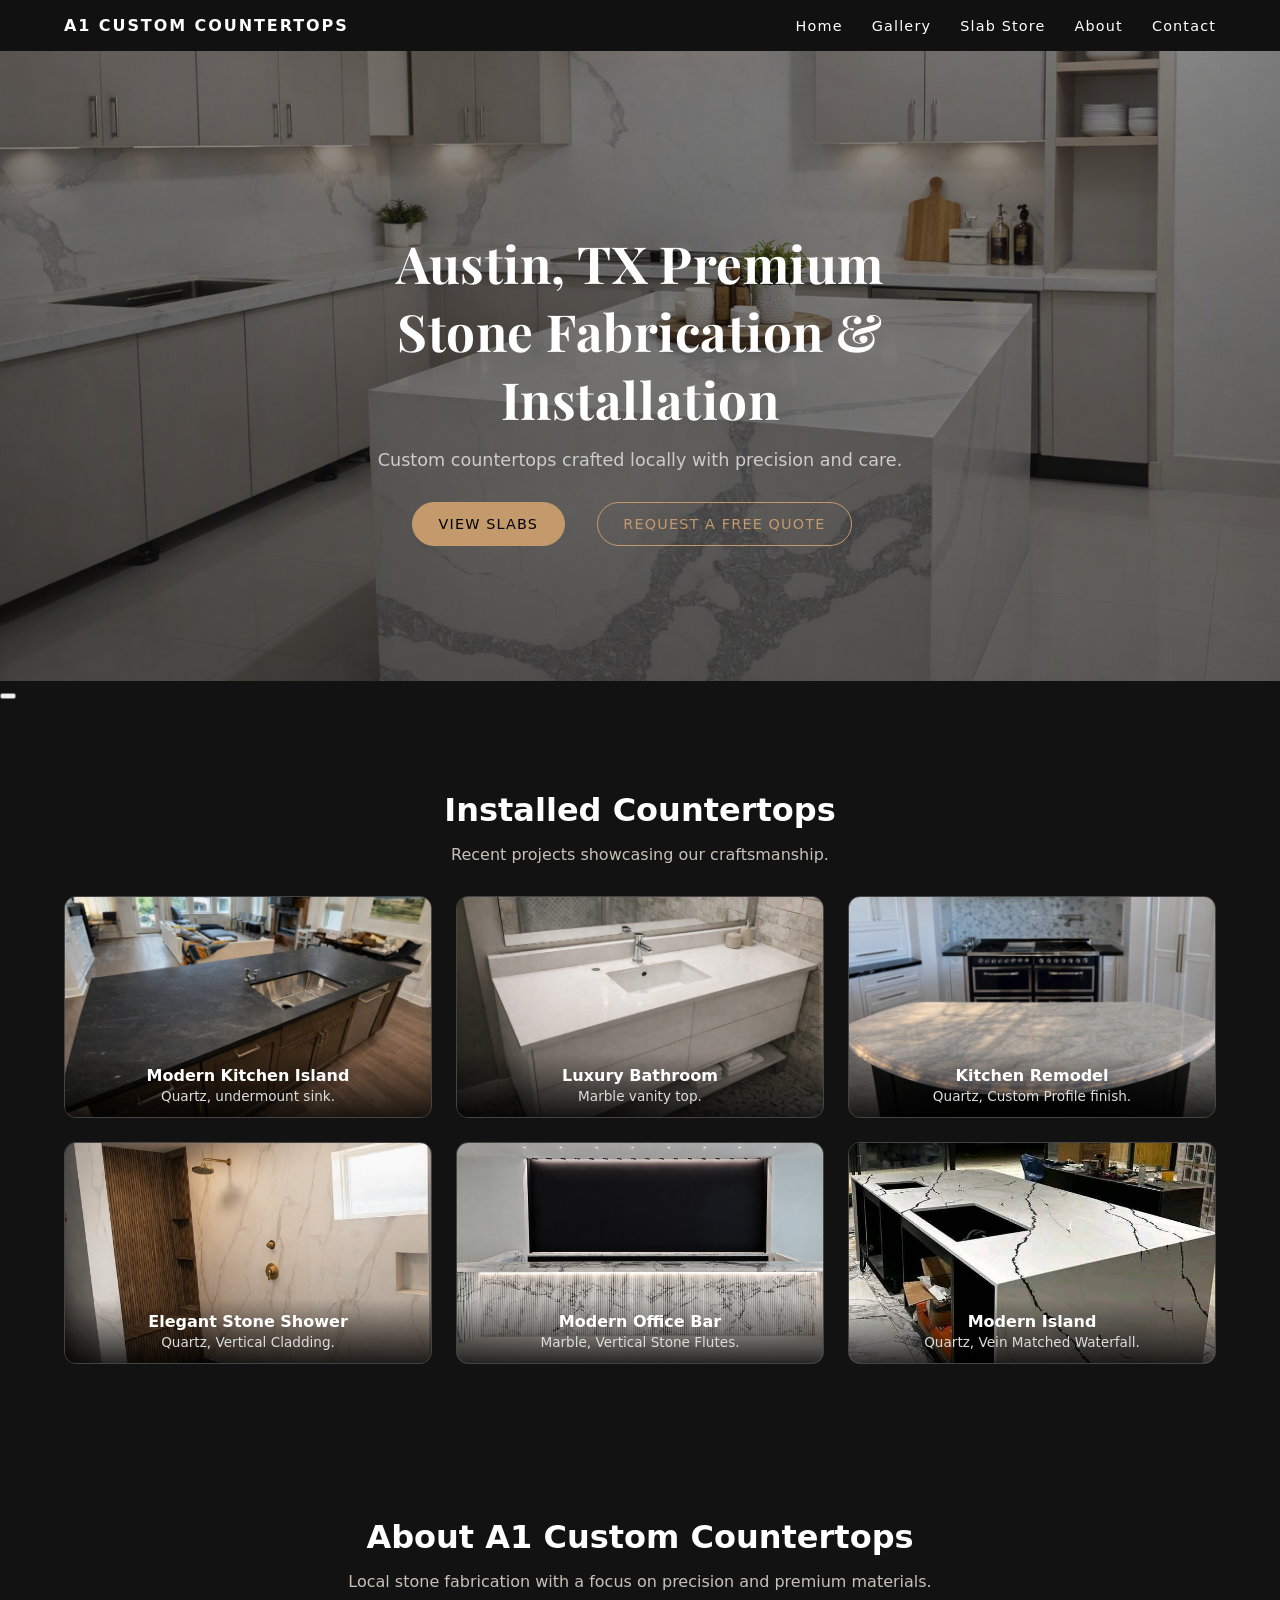
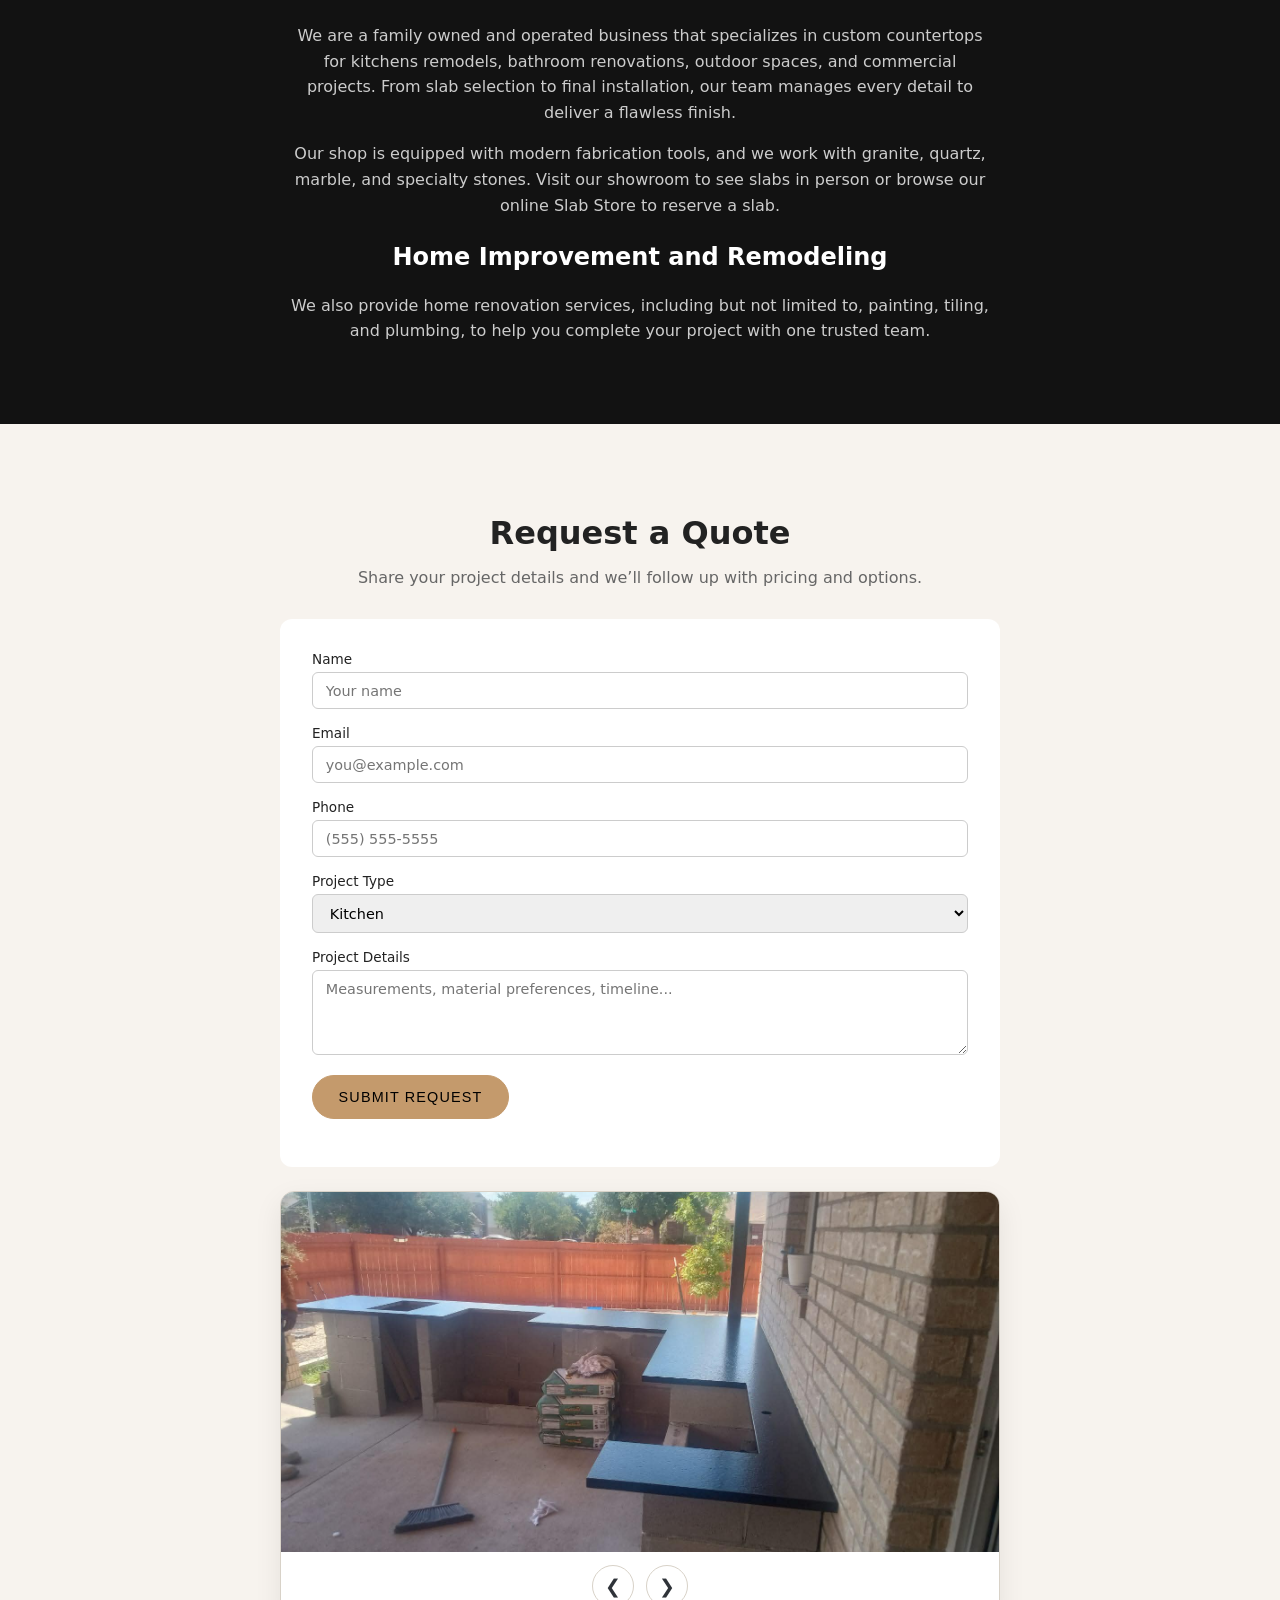
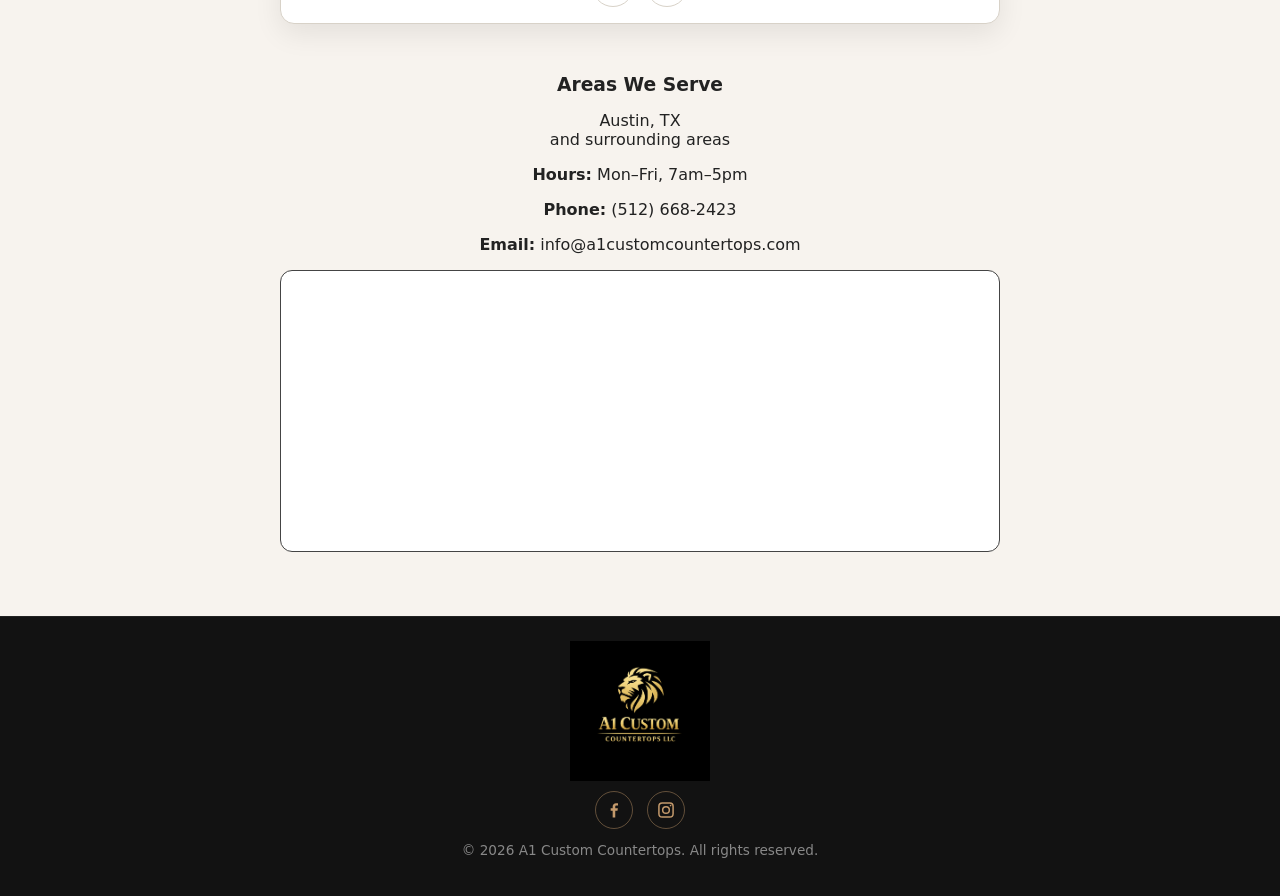
==== commit df27146e: "Update index.html" ====
--- a/index.html
+++ b/index.html
@@ -4,6 +4,16 @@
 
 <head>
 
+    <!-- Google tag (gtag.js) -->
+<script async src="https://www.googletagmanager.com/gtag/js?id=G-6W2FTCPQ4C"></script>
+<script>
+  window.dataLayer = window.dataLayer || [];
+  function gtag(){dataLayer.push(arguments);}
+  gtag('js', new Date());
+
+  gtag('config', 'G-6W2FTCPQ4C');
+</script>
+
   <meta charset="UTF-8" />
 
   <title>Custom Countertops in Austin, TX and surrounding areas | A1 Custom Countertops</title>
@@ -151,6 +161,7 @@
  
 
   <!-- Gallery -->
+    <button href="countertop-cost-calculator.htm"></button>
 
   <section id="gallery" class="section">
 
@@ -481,4 +492,4 @@
 
 </body>
 
-</html>+</html>
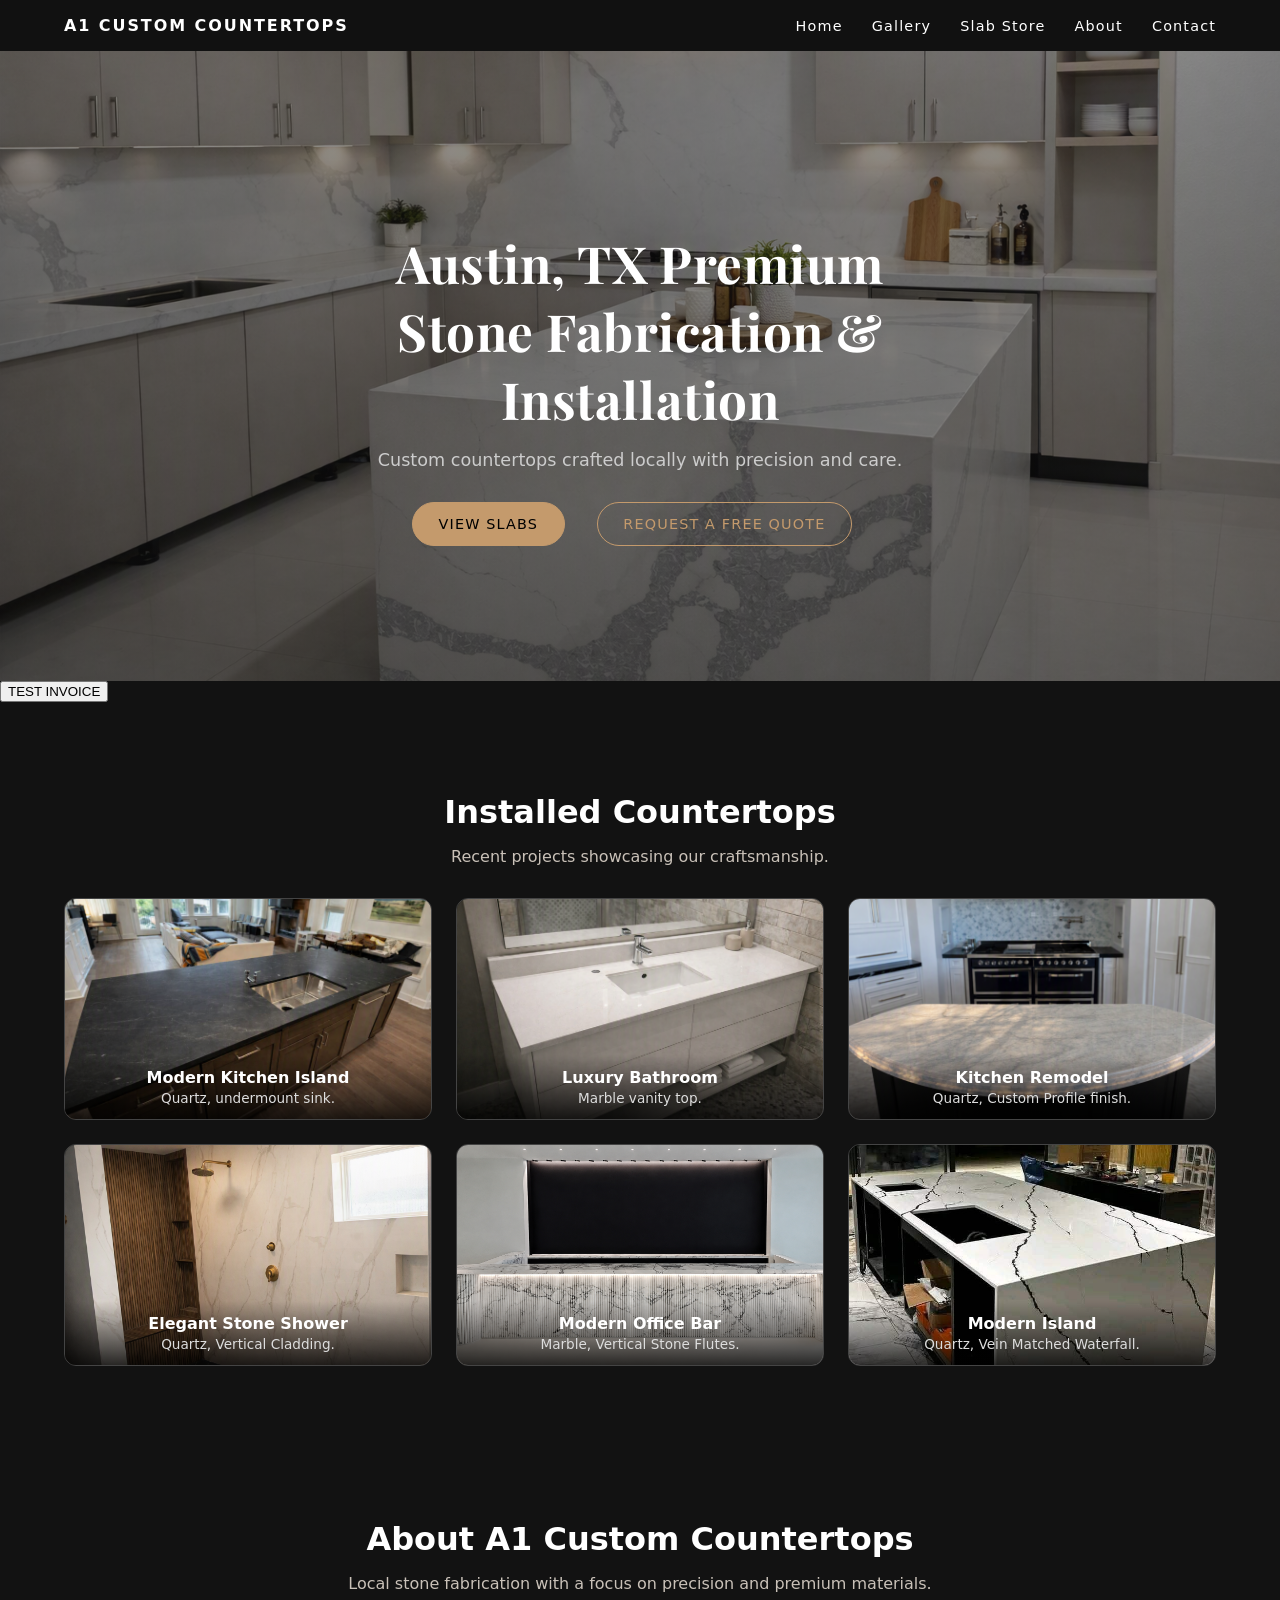
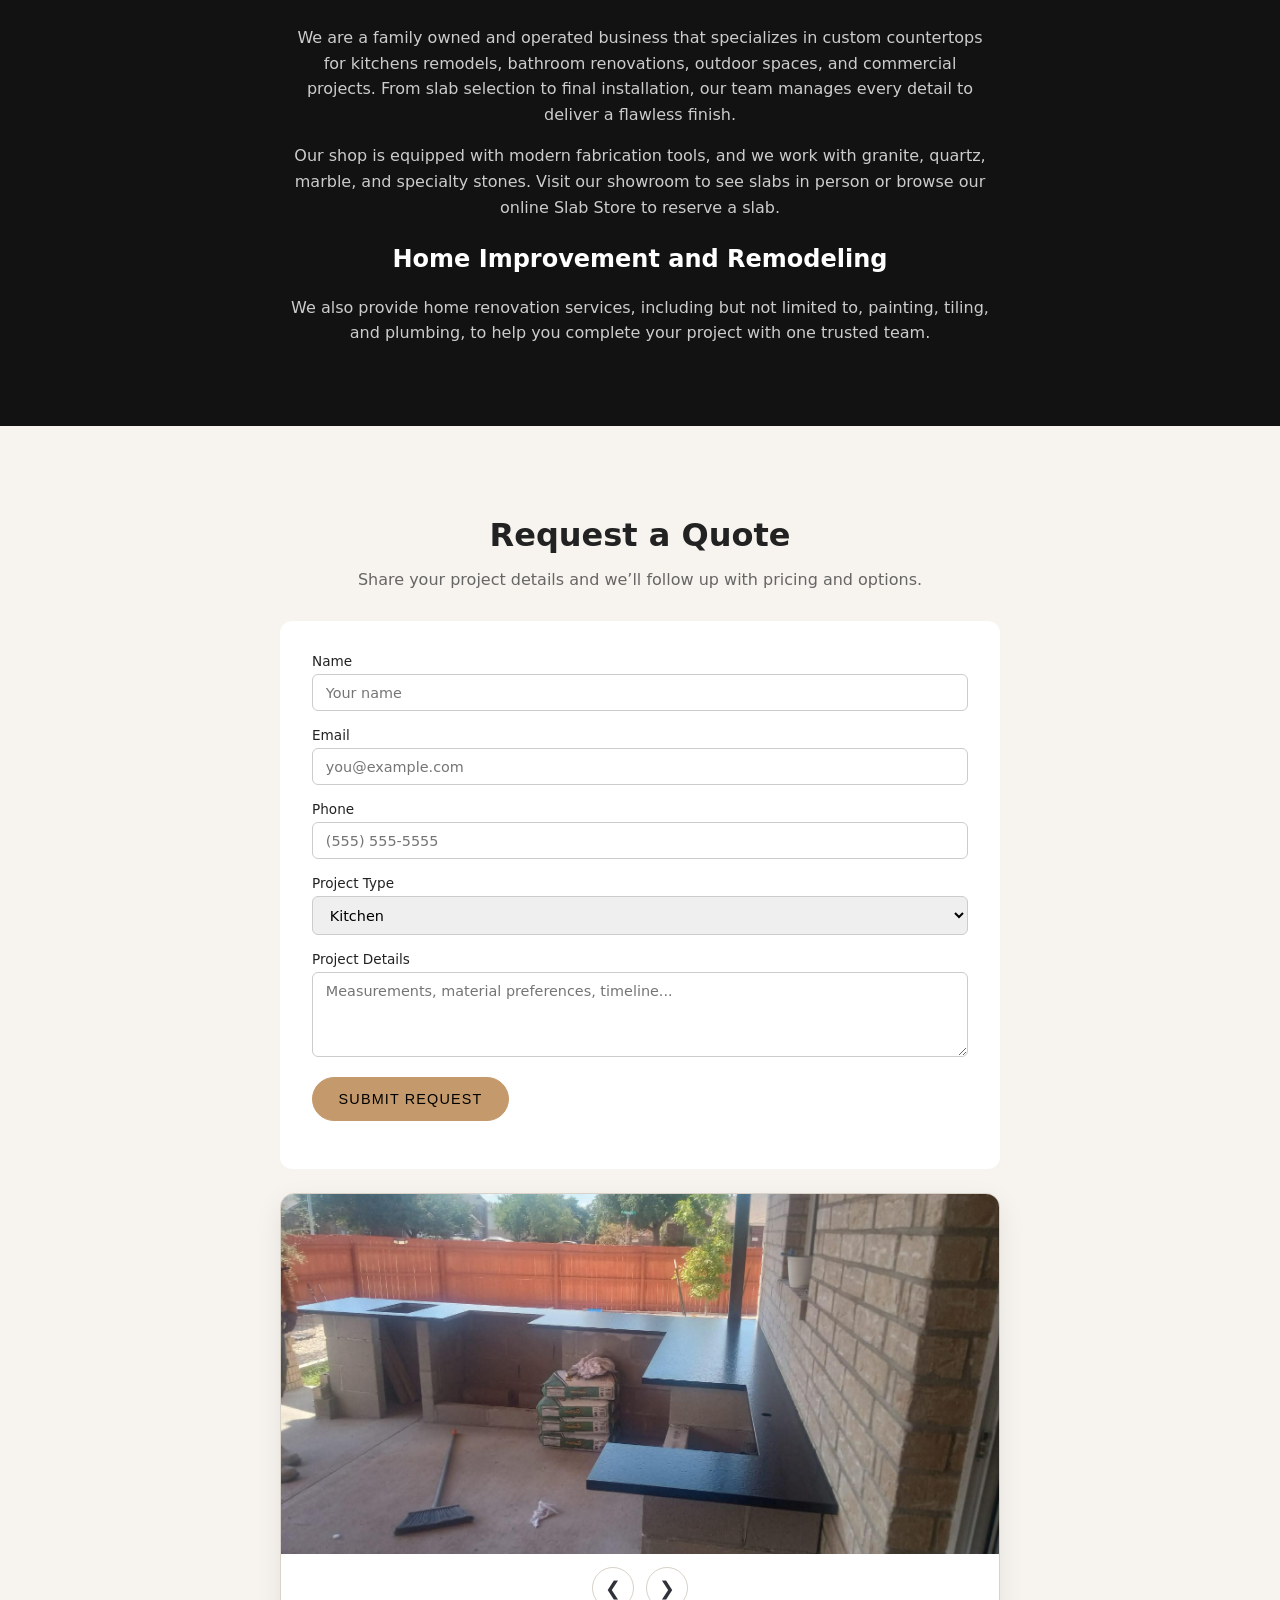
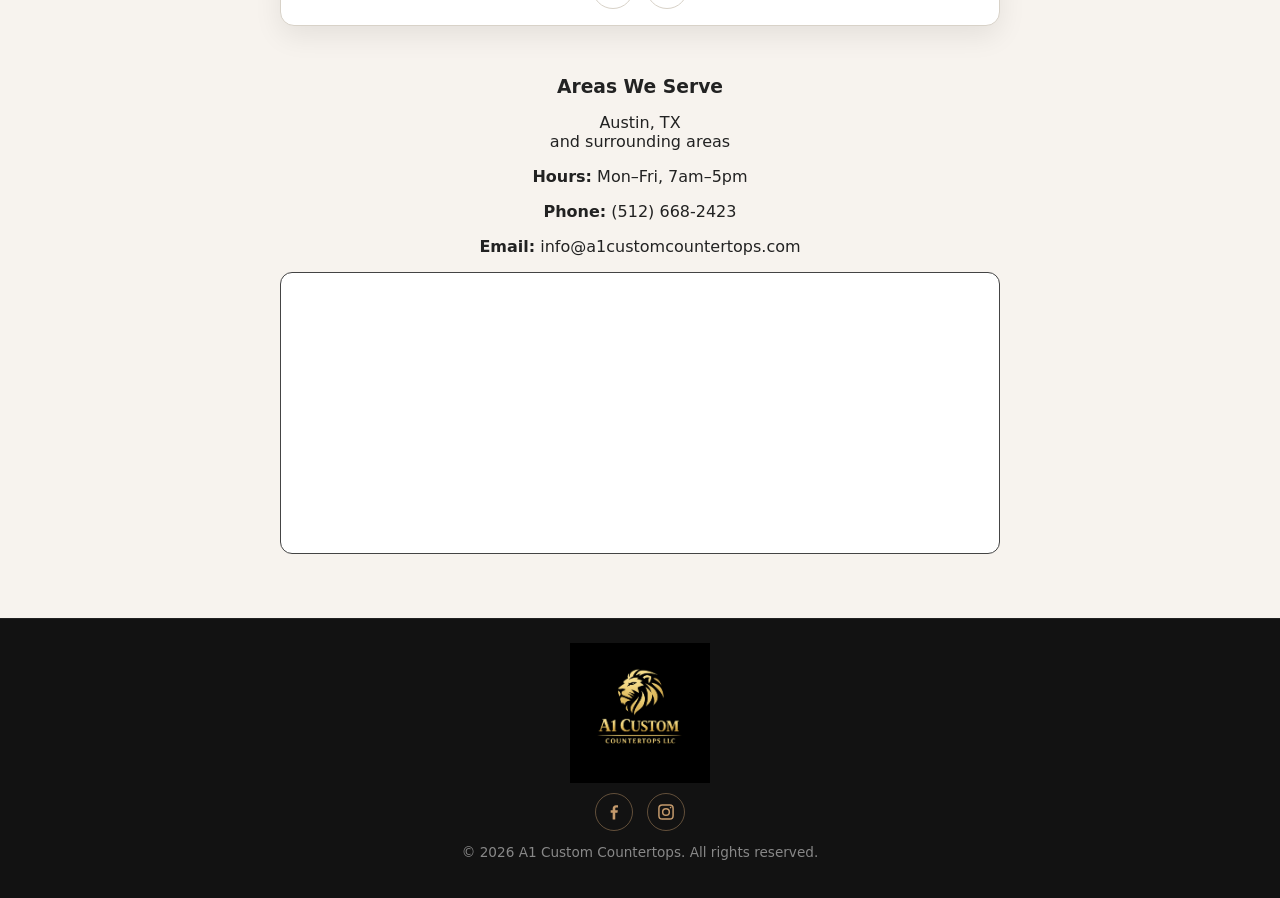
==== commit 3e094064: "Update index.html" ====
--- a/index.html
+++ b/index.html
@@ -161,7 +161,7 @@
  
 
   <!-- Gallery -->
-    <button href="countertop-cost-calculator.htm"></button>
+    <a href="countertop-cost-calculator.html"><button>TEST INVOICE</button></a>
 
   <section id="gallery" class="section">
 
